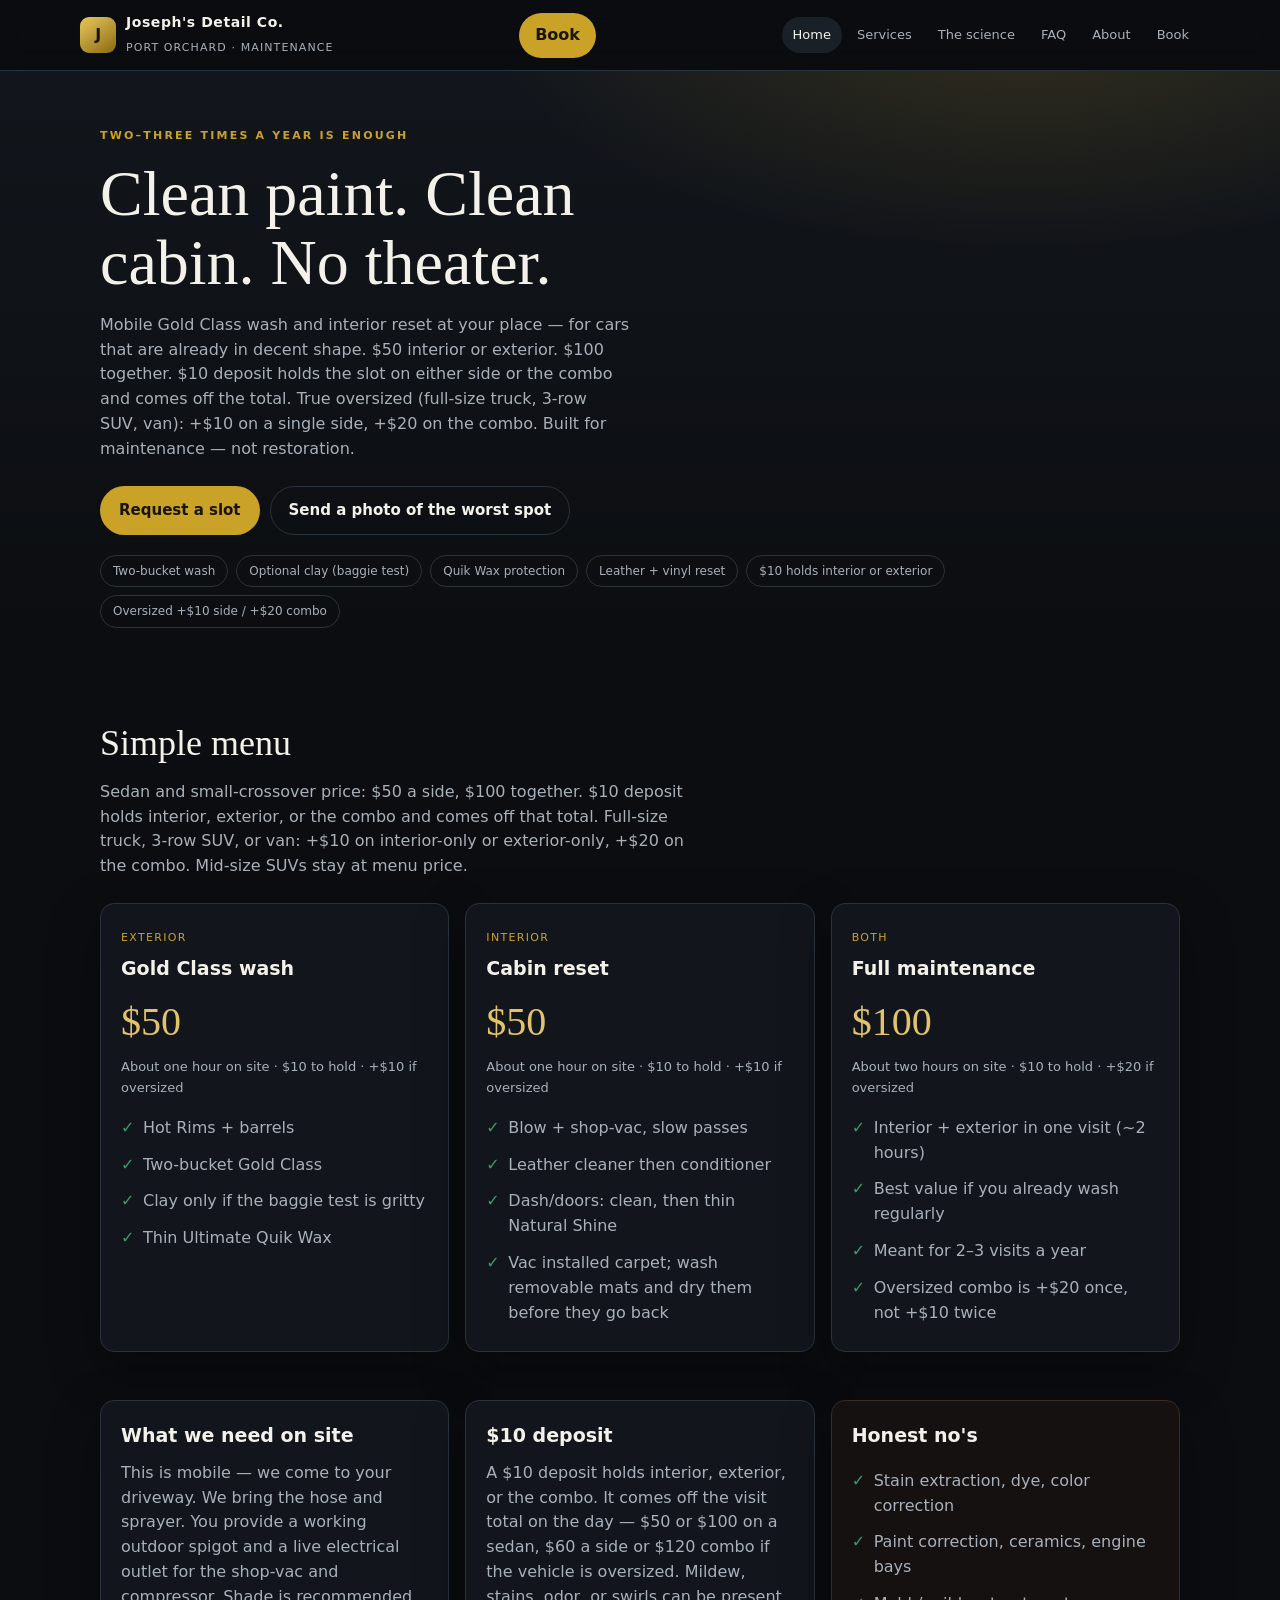
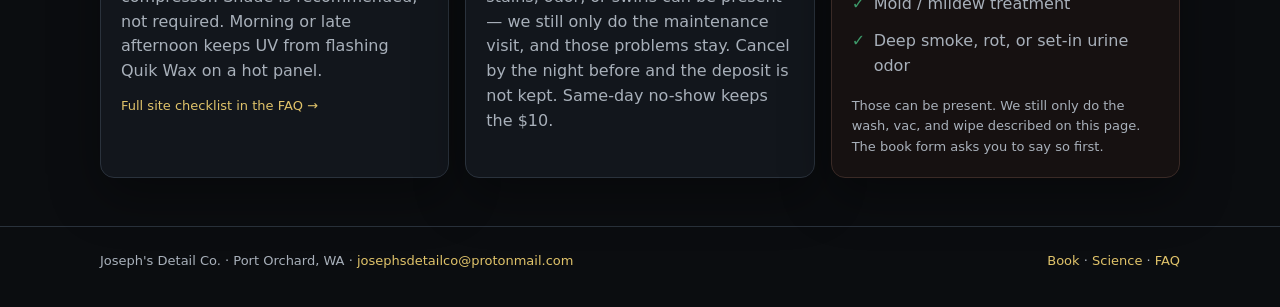
==== index.html @ 9fee9028 "Initial public site: maintenance menu, intake, oversized pricing First publish of Joseph's Detail Co" ====
<!DOCTYPE html>
<html lang="en">
<head>
  <meta charset="UTF-8" />
  <meta name="viewport" content="width=device-width, initial-scale=1, viewport-fit=cover" />
  <title>Joseph's Detail Co. — Maintenance detailing, Port Orchard</title>
  <meta name="description" content="Mobile maintenance detailing in Port Orchard. $50 interior or exterior, $100 combo. $10 deposit. Oversized: +$10 a side, +$20 combo." />
  <link rel="stylesheet" href="styles.css" />
</head>
<body>
  <header class="nav">
    <div class="wrap nav-inner">
      <a class="brand" href="index.html">
        <div class="mark">J</div>
        <div>
          <strong>Joseph's Detail Co.</strong>
          <span>Port Orchard · Maintenance</span>
        </div>
      </a>
      <div class="nav-tools">
        <a class="cta" href="book.html">Book</a>
        <button class="menu-btn" type="button" aria-expanded="false">Menu</button>
      </div>
      <nav class="links">
        <a class="active" href="index.html">Home</a>
        <a href="services.html">Services</a>
        <a href="science.html">The science</a>
        <a href="faq.html">FAQ</a>
        <a href="about.html">About</a>
        <a href="book.html">Book</a>
      </nav>
    </div>
  </header>

  <section class="hero">
    <div class="wrap">
      <p class="eyebrow">Two–three times a year is enough</p>
      <h1>Clean paint. Clean cabin. No theater.</h1>
      <p class="lede">
        Mobile Gold Class wash and interior reset at your place — for cars that are already in decent shape.
        $50 interior or exterior. $100 together. $10 deposit holds the slot on either side or the combo and comes off the total.
        True oversized (full-size truck, 3-row SUV, van): +$10 on a single side, +$20 on the combo. Built for maintenance — not restoration.
      </p>
      <div class="actions">
        <a class="btn gold" href="book.html">Request a slot</a>
        <a class="btn ghost" href="book.html">Send a photo of the worst spot</a>
      </div>
      <div class="badge-row">
        <span class="badge">Two-bucket wash</span>
        <span class="badge">Optional clay (baggie test)</span>
        <span class="badge">Quik Wax protection</span>
        <span class="badge">Leather + vinyl reset</span>
        <span class="badge">$10 holds interior or exterior</span>
        <span class="badge">Oversized +$10 side / +$20 combo</span>
      </div>
    </div>
  </section>

  <section class="section">
    <div class="wrap">
      <h2>Simple menu</h2>
      <p class="sub">Sedan and small-crossover price: $50 a side, $100 together. $10 deposit holds interior, exterior, or the combo and comes off that total. Full-size truck, 3-row SUV, or van: +$10 on interior-only or exterior-only, +$20 on the combo. Mid-size SUVs stay at menu price.</p>
      <div class="grid-3">
        <article class="card">
          <p class="tag">Exterior</p>
          <h3>Gold Class wash</h3>
          <p class="price">$50</p>
          <p class="note">About one hour on site · $10 to hold · +$10 if oversized</p>
          <ul class="check">
            <li>Hot Rims + barrels</li>
            <li>Two-bucket Gold Class</li>
            <li>Clay only if the baggie test is gritty</li>
            <li>Thin Ultimate Quik Wax</li>
          </ul>
        </article>
        <article class="card">
          <p class="tag">Interior</p>
          <h3>Cabin reset</h3>
          <p class="price">$50</p>
          <p class="note">About one hour on site · $10 to hold · +$10 if oversized</p>
          <ul class="check">
            <li>Blow + shop-vac, slow passes</li>
            <li>Leather cleaner then conditioner</li>
            <li>Dash/doors: clean, then thin Natural Shine</li>
            <li>Vac installed carpet; wash removable mats and dry them before they go back</li>
          </ul>
        </article>
        <article class="card">
          <p class="tag">Both</p>
          <h3>Full maintenance</h3>
          <p class="price">$100</p>
          <p class="note">About two hours on site · $10 to hold · +$20 if oversized</p>
          <ul class="check">
            <li>Interior + exterior in one visit (~2 hours)</li>
            <li>Best value if you already wash regularly</li>
            <li>Meant for 2–3 visits a year</li>
            <li>Oversized combo is +$20 once, not +$10 twice</li>
          </ul>
        </article>
      </div>
    </div>
  </section>

  <section class="section" style="padding-top:0">
    <div class="wrap grid-3">
      <div class="card">
        <h3>What we need on site</h3>
        <p class="sub" style="margin:10px 0 12px">
          This is mobile — we come to your driveway. We bring the hose and sprayer.
          You provide a working outdoor spigot and a live electrical outlet for the
          shop-vac and compressor. Shade is recommended, not required. Morning or
          late afternoon keeps UV from flashing Quik Wax on a hot panel.
        </p>
        <p class="note"><a href="faq.html">Full site checklist in the FAQ →</a></p>
      </div>
      <div class="card">
        <h3>$10 deposit</h3>
        <p class="sub" style="margin:10px 0 0">
          A $10 deposit holds interior, exterior, or the combo. It comes off the visit total on the day — $50 or $100 on a sedan, $60 a side or $120 combo if the vehicle is oversized.
          Mildew, stains, odor, or swirls can be present — we still only do the maintenance visit, and those problems stay. Cancel by the night before and the deposit is not kept. Same-day no-show keeps the $10.
        </p>
      </div>
      <div class="card out">
        <h3>Honest no's</h3>
        <ul class="check">
          <li>Stain extraction, dye, color correction</li>
          <li>Paint correction, ceramics, engine bays</li>
          <li>Mold / mildew treatment</li>
          <li>Deep smoke, rot, or set-in urine odor</li>
        </ul>
        <p class="note" style="margin-top:12px">Those can be present. We still only do the wash, vac, and wipe described on this page. The book form asks you to say so first.</p>
      </div>
    </div>
  </section>

  <footer>
    <div class="wrap">
      <div>Joseph's Detail Co. · Port Orchard, WA · <a href="mailto:josephsdetailco@protonmail.com">josephsdetailco@protonmail.com</a></div>
      <div><a href="book.html">Book</a> · <a href="science.html">Science</a> · <a href="faq.html">FAQ</a></div>
    </div>
  </footer>
  <script src="nav.js"></script>
</body>
</html>
---- styles.css ----
:root {
  --bg: #0b0d10;
  --bg-2: #12161c;
  --bg-3: #1a2028;
  --gold: #c9a227;
  --gold-soft: #e0c36a;
  --ink: #f4f1ea;
  --muted: #a8b0ba;
  --line: #2a323c;
  --good: #3d9a6a;
  --warn: #c45c3a;
  --radius: 14px;
  --shadow: 0 18px 50px rgba(0,0,0,.35);
  --max: 1120px;
  --serif: "Iowan Old Style", "Palatino Linotype", Palatino, Georgia, serif;
  --sans: "Avenir Next", "Segoe UI", system-ui, sans-serif;
}

* { box-sizing: border-box; margin: 0; padding: 0; }
html { scroll-behavior: smooth; }
body {
  font-family: var(--sans);
  background: var(--bg);
  color: var(--ink);
  line-height: 1.55;
  min-height: 100vh;
  -webkit-text-size-adjust: 100%;
}

a { color: var(--gold-soft); text-decoration: none; }
a:hover { color: #fff; }

.wrap { max-width: var(--max); margin: 0 auto; padding: 0 20px; }

header.nav {
  position: sticky; top: 0; z-index: 40;
  background: rgba(11,13,16,.92);
  backdrop-filter: blur(12px);
  border-bottom: 1px solid var(--line);
}
.nav-inner {
  display: flex; align-items: center; justify-content: space-between;
  padding: 12px 0; gap: 12px;
  position: relative;
}
.brand {
  display: flex; align-items: center; gap: 10px; color: var(--ink);
  min-width: 0;
}
.mark {
  width: 36px; height: 36px; border-radius: 9px; flex-shrink: 0;
  background: linear-gradient(145deg, #e8c85a, #8a6a12);
  display: grid; place-items: center;
  font-weight: 800; color: #1a1404; letter-spacing: -.5px;
}
.brand strong { display: block; font-size: 14px; letter-spacing: .04em; }
.brand span { font-size: 11px; color: var(--muted); letter-spacing: .1em; text-transform: uppercase; }

.nav-tools { display: flex; align-items: center; gap: 8px; flex-shrink: 0; }
.menu-btn {
  display: none;
  background: var(--bg-3);
  color: var(--ink);
  border: 1px solid var(--line);
  border-radius: 999px;
  padding: 10px 14px;
  font: inherit;
  font-size: 14px;
  font-weight: 600;
  min-height: 44px;
  cursor: pointer;
}

nav.links { display: flex; gap: 4px; flex-wrap: wrap; align-items: center; }
nav.links a {
  color: var(--muted); font-size: 13px; padding: 8px 11px; border-radius: 999px;
}
nav.links a:hover, nav.links a.active {
  color: var(--ink); background: var(--bg-3);
}
.cta {
  background: var(--gold); color: #1a1404 !important;
  font-weight: 700; padding: 10px 16px !important; border-radius: 999px !important;
}
.cta:hover { background: var(--gold-soft); }

.hero {
  padding: 56px 0 40px;
  background:
    radial-gradient(900px 400px at 80% -10%, rgba(201,162,39,.18), transparent 60%),
    linear-gradient(180deg, #12161c, var(--bg));
}
.eyebrow {
  color: var(--gold); letter-spacing: .2em; text-transform: uppercase;
  font-size: 11px; font-weight: 700; margin-bottom: 14px;
}
h1 {
  font-family: var(--serif);
  font-size: clamp(32px, 8vw, 64px);
  line-height: 1.08; font-weight: 500;
  max-width: 16ch;
}
.lede { color: var(--muted); max-width: 52ch; margin: 16px 0 24px; font-size: 16px; }
.actions { display: flex; gap: 10px; flex-wrap: wrap; }
.btn {
  display: inline-flex; align-items: center; justify-content: center;
  padding: 12px 18px; border-radius: 999px;
  border: 1px solid var(--line); color: var(--ink); font-weight: 600; font-size: 15px;
  min-height: 44px;
}
.btn.gold { background: var(--gold); color: #1a1404; border-color: transparent; }
.btn.gold:hover { background: var(--gold-soft); color: #1a1404; }
.btn.ghost:hover { border-color: var(--gold); }

.section { padding: 48px 0; }
h2 {
  font-family: var(--serif); font-size: clamp(24px, 5vw, 36px);
  font-weight: 500; margin-bottom: 8px;
}
.sub { color: var(--muted); margin-bottom: 24px; max-width: 60ch; }

.grid-3 { display: grid; grid-template-columns: repeat(3, 1fr); gap: 16px; }
.grid-2 { display: grid; grid-template-columns: 1fr 1fr; gap: 16px; }

.card {
  background: var(--bg-2);
  border: 1px solid var(--line);
  border-radius: var(--radius);
  padding: 20px;
  box-shadow: var(--shadow);
}
.card h3 { font-size: 19px; margin-bottom: 8px; }
.price {
  font-family: var(--serif); font-size: 40px; color: var(--gold-soft);
  margin: 8px 0 4px;
}
.tag {
  display: inline-block; font-size: 11px; letter-spacing: .12em;
  text-transform: uppercase; color: var(--gold); margin-bottom: 8px;
}
ul.check { list-style: none; margin-top: 12px; }
ul.check li { padding: 6px 0 6px 22px; position: relative; color: var(--muted); }
ul.check li::before { content: "✓"; position: absolute; left: 0; color: var(--good); }

.out { border-color: #3a2a26; background: #161111; }
.out li::before { content: "✕"; color: var(--warn); }

.science p { color: var(--muted); margin-bottom: 12px; }
.formula {
  font-family: ui-monospace, Menlo, monospace;
  background: #0a0c0f; border: 1px solid var(--line);
  padding: 14px 16px; border-radius: 10px; color: var(--gold-soft);
  margin: 14px 0 20px; font-size: 13px;
  overflow-wrap: anywhere;
}

form { display: grid; gap: 14px; }
label { font-size: 13px; color: var(--muted); display: block; margin-bottom: 6px; }
input, select, textarea {
  width: 100%; background: #0a0c0f; border: 1px solid var(--line);
  color: var(--ink); padding: 12px; border-radius: 10px;
  font: inherit; font-size: 16px;
}
textarea { min-height: 110px; resize: vertical; }
button[type=submit] {
  background: var(--gold); color: #1a1404; border: 0;
  padding: 14px 18px; border-radius: 999px; font-weight: 700;
  font-size: 16px; cursor: pointer; min-height: 48px;
}
.note { font-size: 13px; color: var(--muted); }

.radio-block { display: grid; gap: 8px; }
.radio-block label.choice {
  display: flex; align-items: flex-start; gap: 10px;
  color: var(--ink); font-size: 15px; line-height: 1.4;
  cursor: pointer;
  background: #0a0c0f;
  border: 1px solid var(--line);
  border-radius: 10px;
  padding: 12px;
}
.radio-block input[type=radio] {
  width: auto; margin-top: 3px; accent-color: var(--gold); flex-shrink: 0;
}
.legal {
  font-size: 12px;
  color: var(--muted);
  line-height: 1.45;
}

footer {
  border-top: 1px solid var(--line);
  padding: 24px 0 36px; color: var(--muted); font-size: 13px;
}
footer .wrap { display: flex; justify-content: space-between; gap: 12px; flex-wrap: wrap; }

.badge-row { display: flex; gap: 8px; flex-wrap: wrap; margin-top: 20px; }
.badge {
  border: 1px solid var(--line); border-radius: 999px; padding: 6px 12px;
  font-size: 12px; color: var(--muted);
}

.table-wrap { overflow-x: auto; -webkit-overflow-scrolling: touch; }
table { width: 100%; border-collapse: collapse; font-size: 14px; min-width: 520px; }
th, td { text-align: left; padding: 10px 8px; border-bottom: 1px solid var(--line); }
th { color: var(--gold); font-weight: 600; font-size: 12px; letter-spacing: .08em; text-transform: uppercase; }
td { color: var(--muted); }

@media (max-width: 860px) {
  .menu-btn { display: inline-flex; align-items: center; }
  nav.links {
    display: none;
    position: absolute;
    left: 0; right: 0; top: 100%;
    flex-direction: column;
    align-items: stretch;
    gap: 4px;
    padding: 10px 20px 16px;
    background: rgba(11,13,16,.97);
    border-bottom: 1px solid var(--line);
  }
  header.nav.open nav.links { display: flex; }
  nav.links a {
    padding: 12px 14px;
    font-size: 16px;
    min-height: 44px;
  }
  .grid-3, .grid-2 { grid-template-columns: 1fr; }
  .hero { padding: 36px 0 28px; }
  .section { padding: 36px 0; }
  .actions { flex-direction: column; }
  .actions .btn { width: 100%; }
  footer .wrap { flex-direction: column; }
}

@media (max-width: 420px) {
  .brand span { display: none; }
}
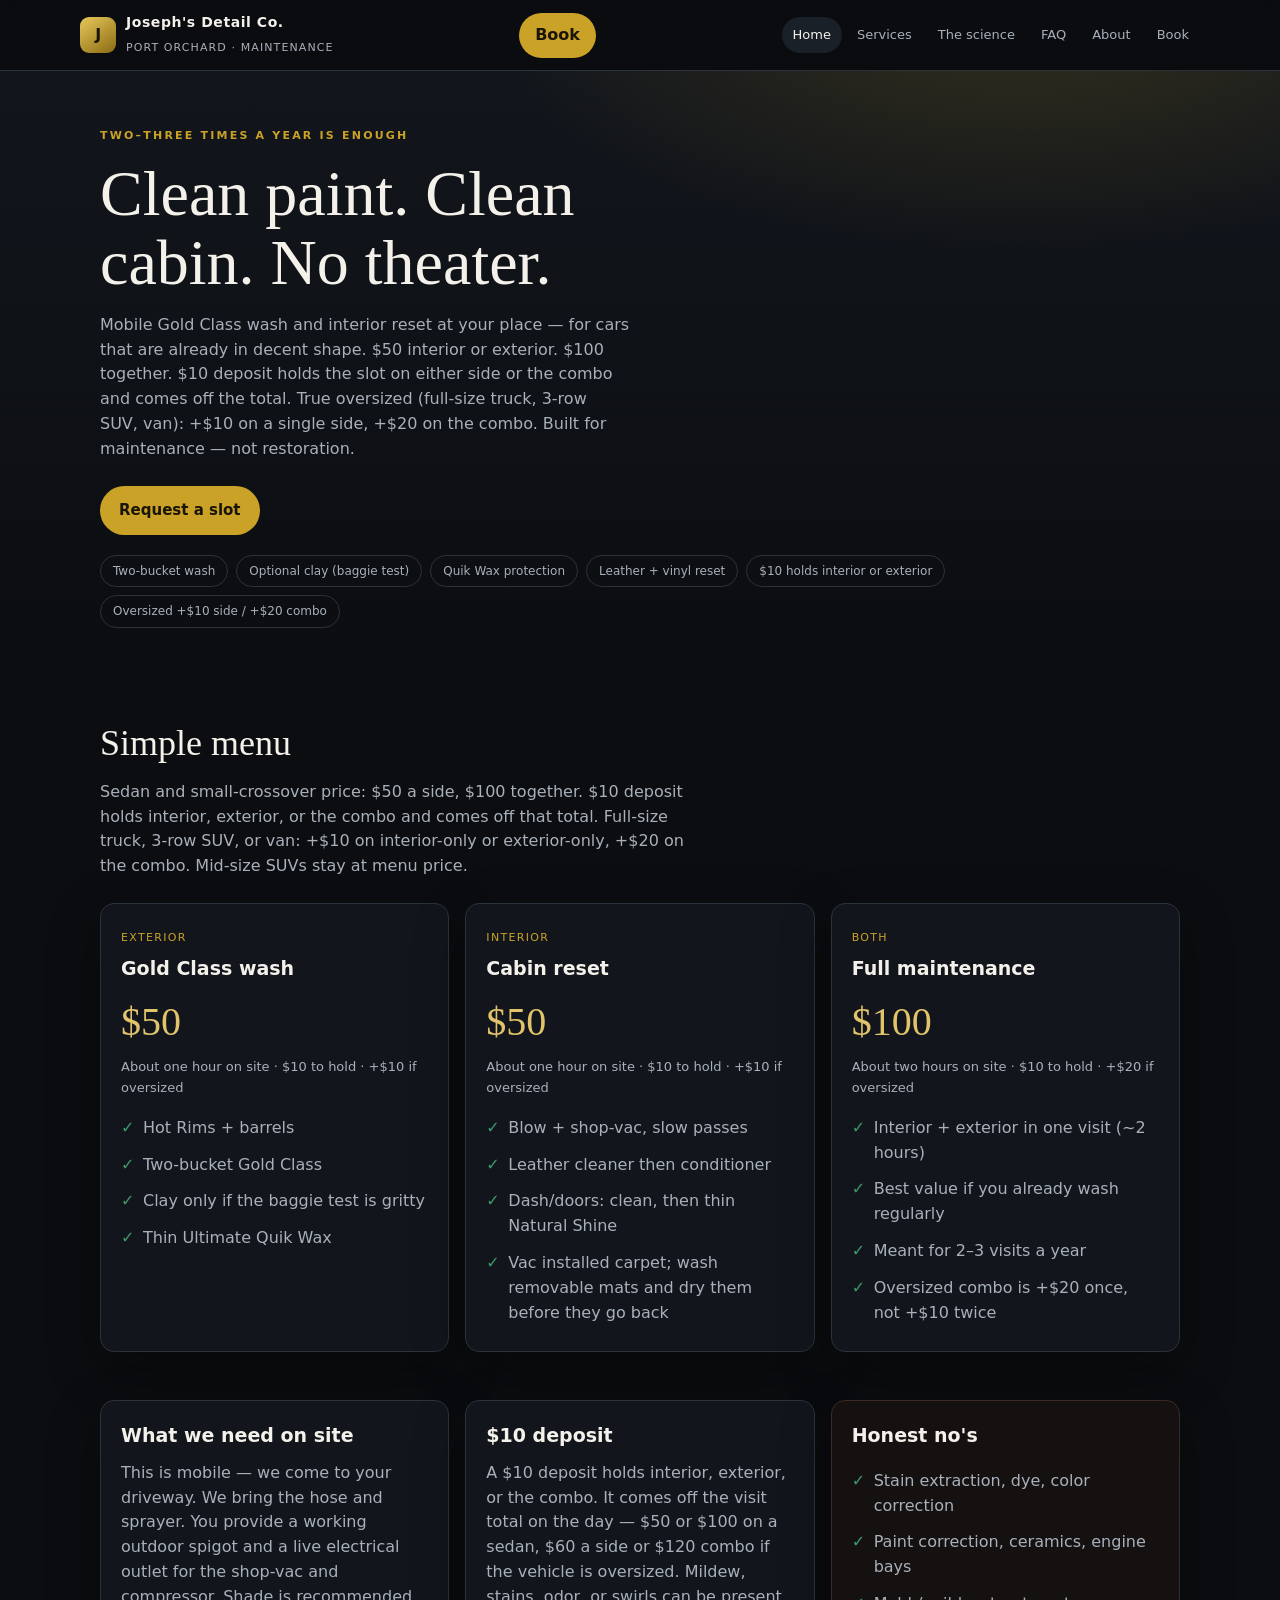
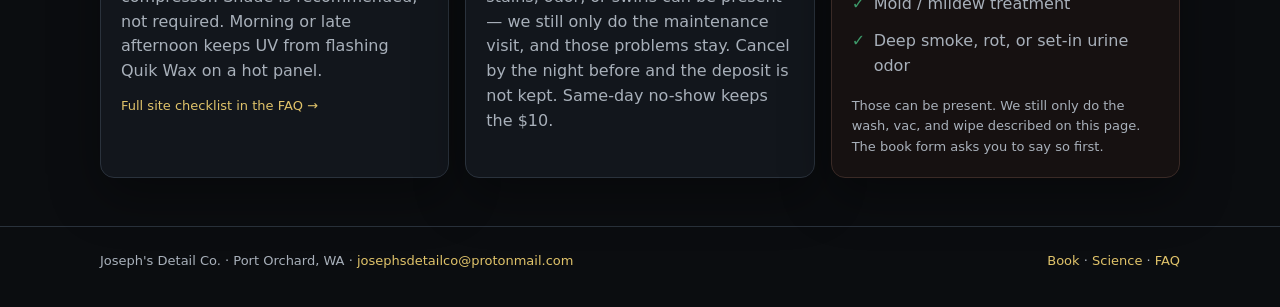
==== commit 0fda87c3: "Re-performed last commit with appropriate file" ====
--- a/index.html
+++ b/index.html
@@ -43,7 +43,6 @@
       </p>
       <div class="actions">
         <a class="btn gold" href="book.html">Request a slot</a>
-        <a class="btn ghost" href="book.html">Send a photo of the worst spot</a>
       </div>
       <div class="badge-row">
         <span class="badge">Two-bucket wash</span>
--- a/styles.css
+++ b/styles.css
@@ -182,6 +182,29 @@
 .radio-block input[type=radio] {
   width: auto; margin-top: 3px; accent-color: var(--gold); flex-shrink: 0;
 }
+.mail-warn {
+  background: #2a1a12;
+  border: 2px solid #c45c3a;
+  border-radius: var(--radius);
+  padding: 16px 16px 14px;
+  color: #f4e6d8;
+}
+.mail-warn strong {
+  display: block;
+  font-size: 18px;
+  line-height: 1.25;
+  color: #ffd2b8;
+  margin-bottom: 8px;
+  letter-spacing: .01em;
+}
+.mail-warn p {
+  font-size: 14px;
+  line-height: 1.45;
+  color: #e8d5c6;
+  margin: 0 0 8px;
+}
+.mail-warn p:last-child { margin-bottom: 0; }
+
 .legal {
   font-size: 12px;
   color: var(--muted);
